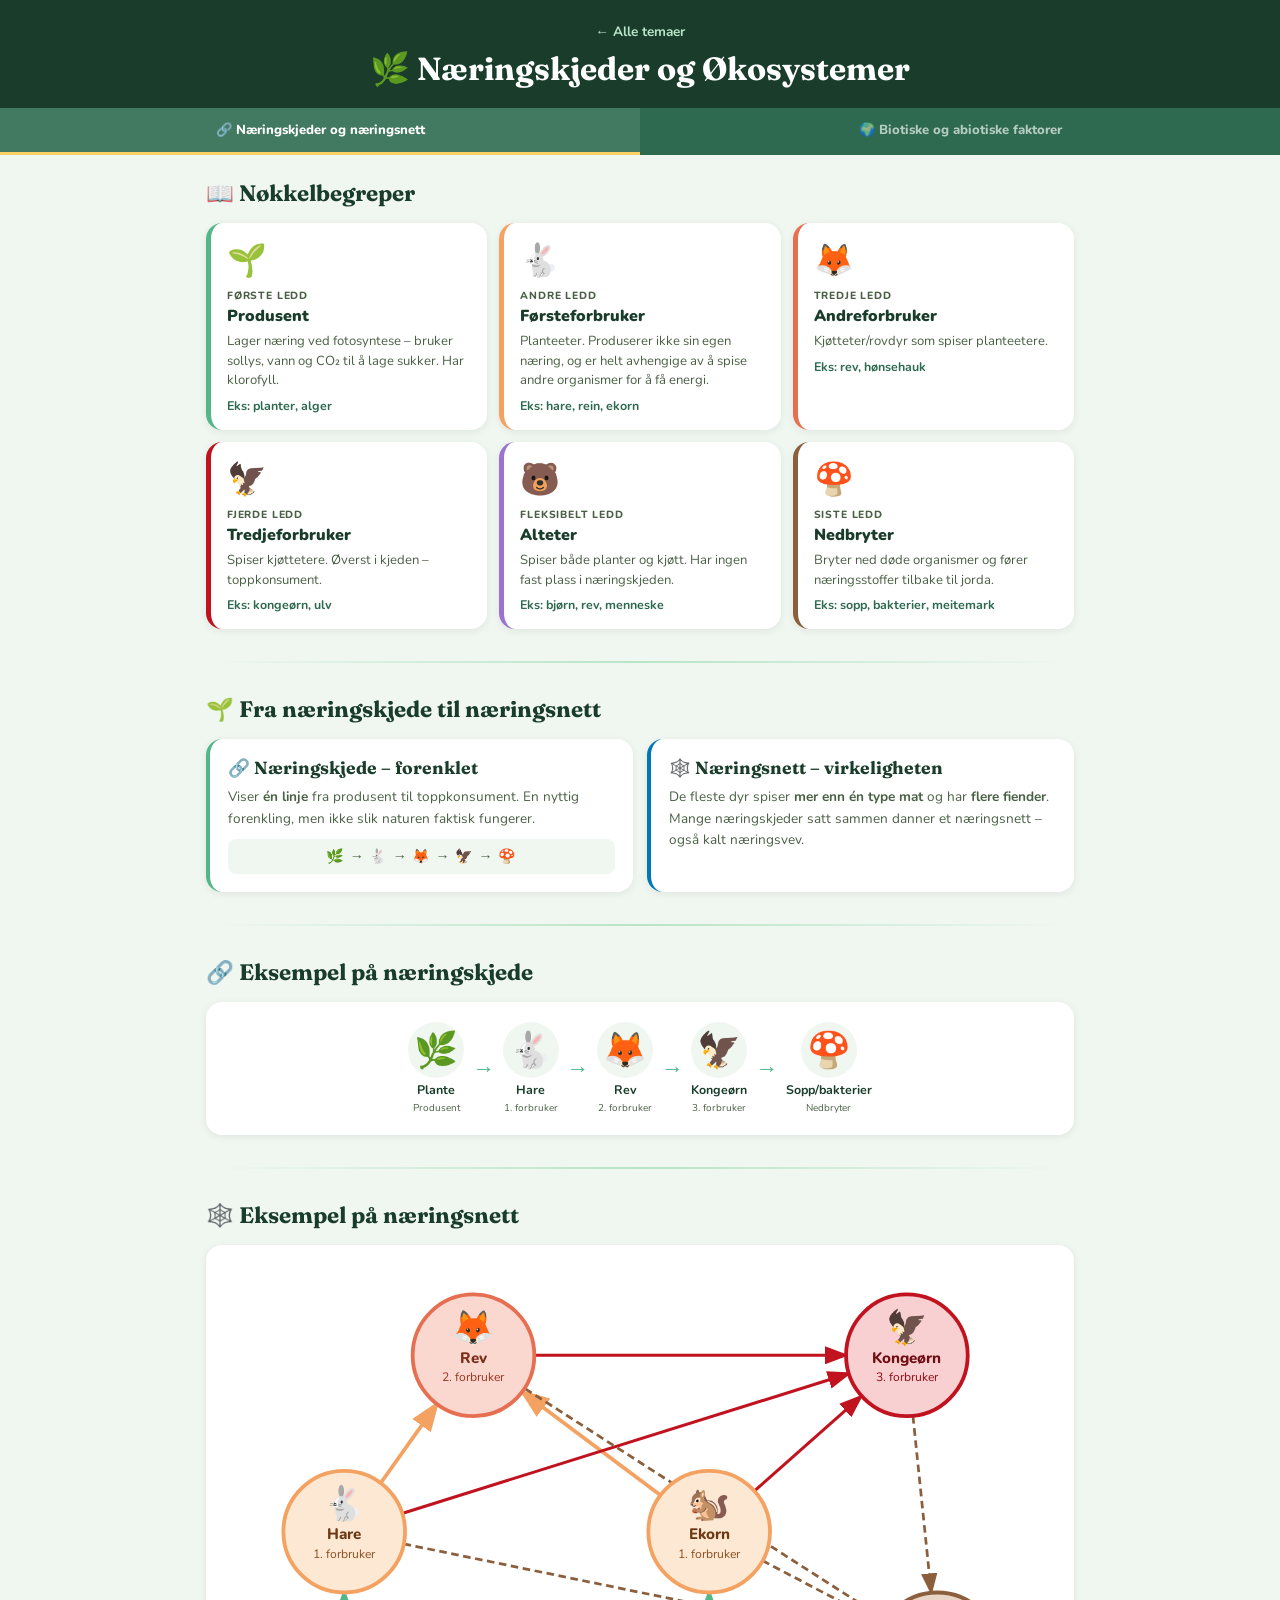
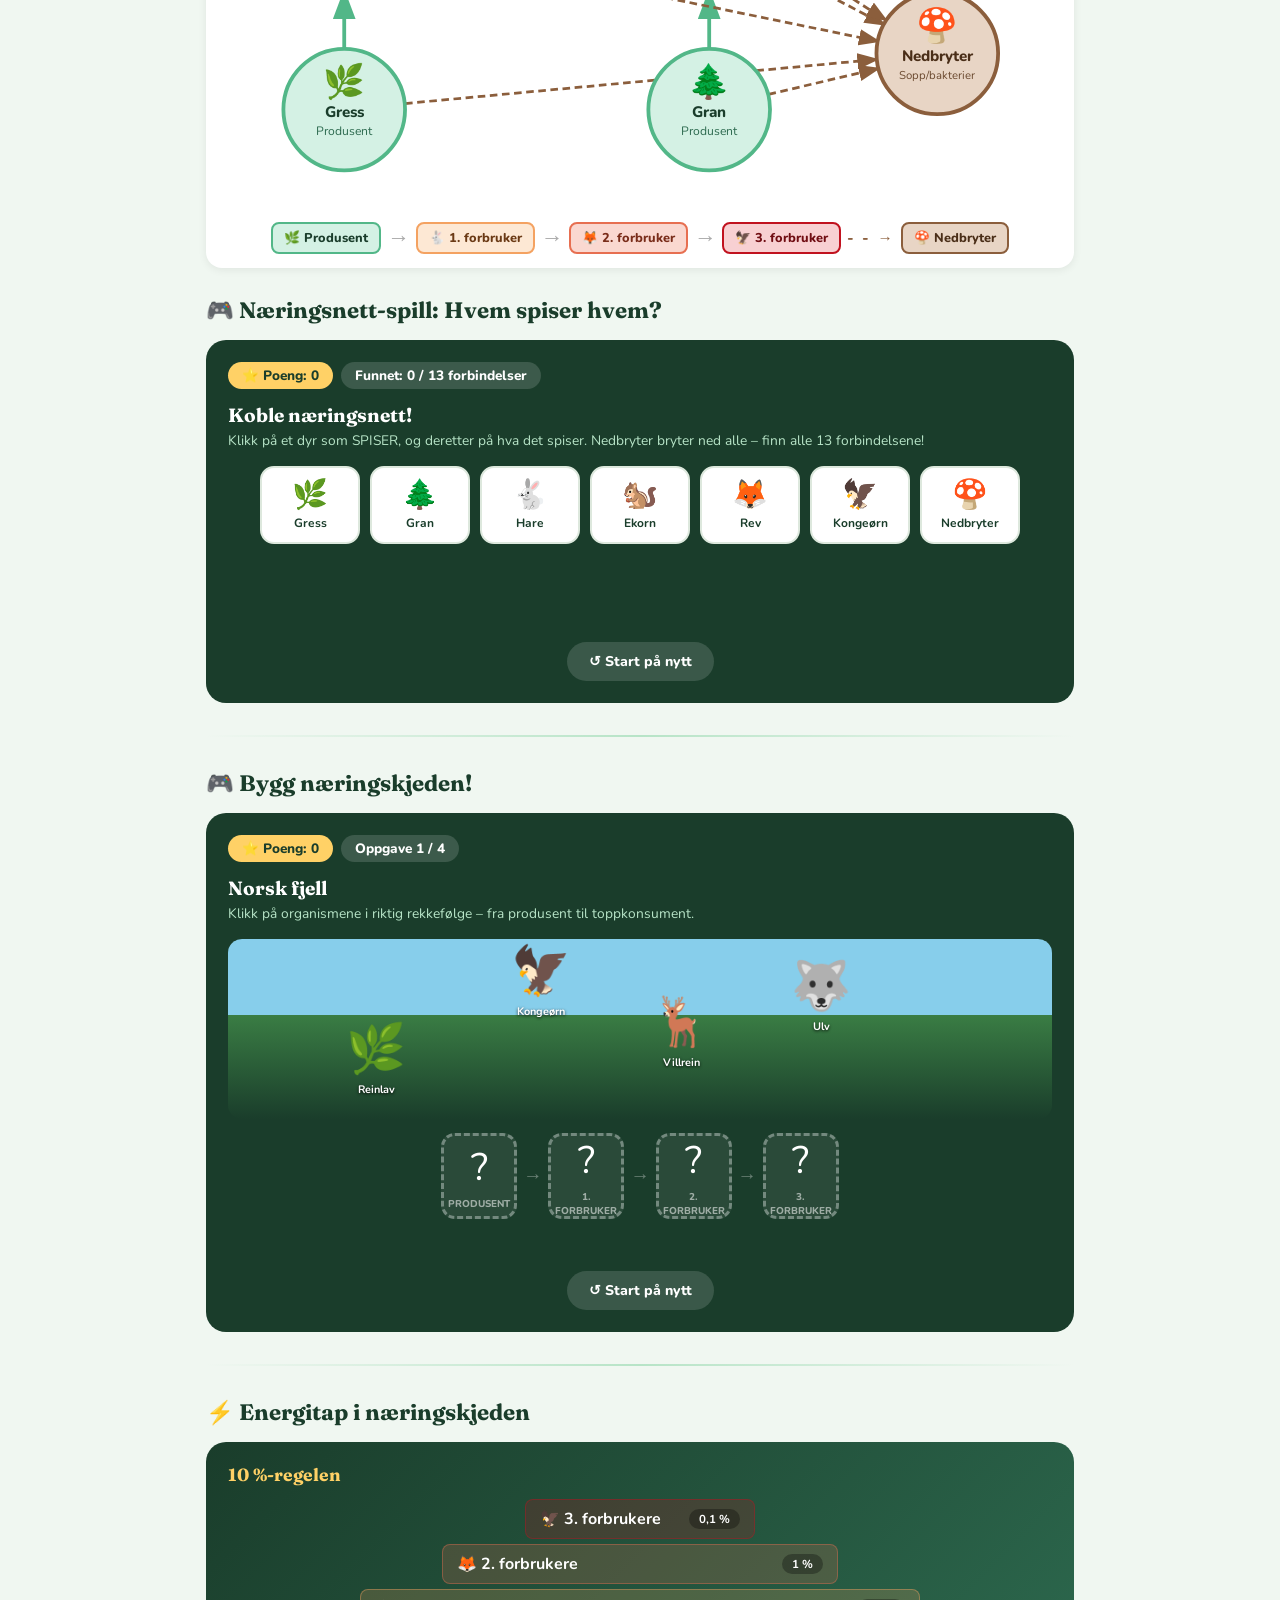
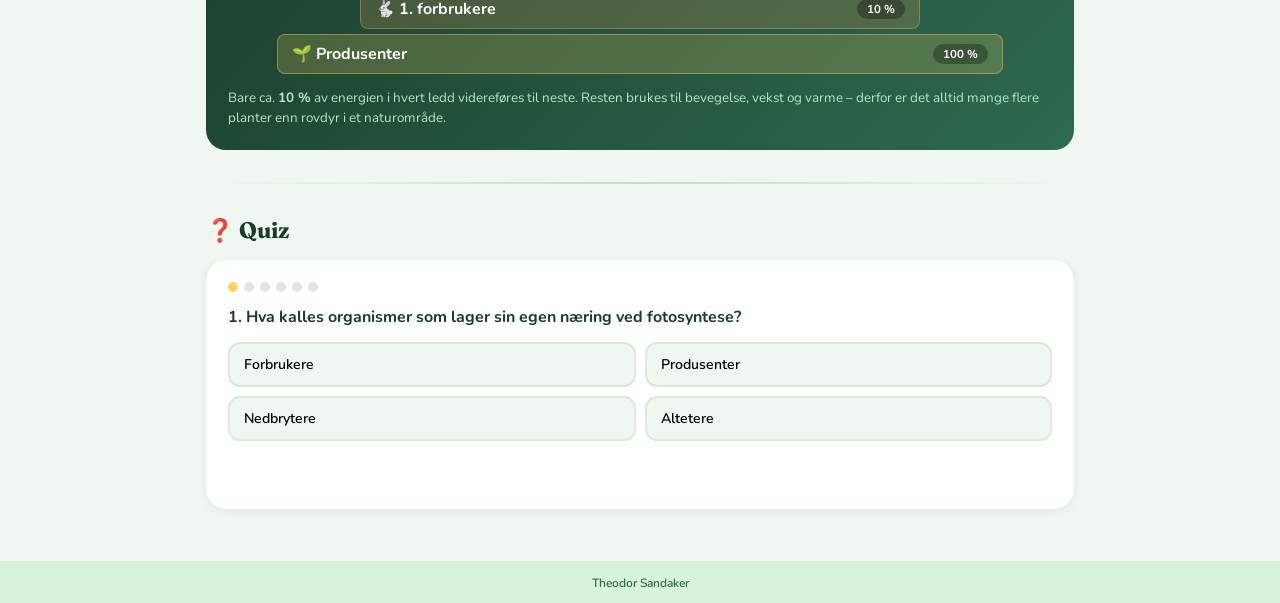
==== naeringskjeder/index.html @ 9a69a24b "Forside med temaer og nytt tema: Periode eller gruppe? - Ny forside med ett kort per tema - Næringsk" ====
<!DOCTYPE html>
<html lang="no">

<head>
  <meta charset="UTF-8">
  <meta name="viewport" content="width=device-width, initial-scale=1.0">
  <title>Naturfag – Næringskjeder og Økosystemer</title>
  <meta name="description"
    content="Næringskjeder, næringsnett og biotiske og abiotiske faktorer, med spill og quiz.">
  <link
    href="https://fonts.googleapis.com/css2?family=Nunito:wght@400;600;700;800;900&family=Fraunces:wght@700;900&display=swap"
    rel="stylesheet">
  <style>
    :root {
      --green-dark: #1a3d2b;
      --green-mid: #2d6a4f;
      --green-light: #52b788;
      --green-pale: #b7e4c7;
      --earth: #8b5e3c;
      --sky: #90e0ef;
      --sky-dark: #0077b6;
      --sun: #ffd166;
      --red: #ef233c;
      --bg: #f0f7f1;
      --card: #ffffff;
      --text: #1a2e1a;
      --text-light: #4a6045;
    }

    * {
      box-sizing: border-box;
      margin: 0;
      padding: 0;
    }

    body {
      font-family: 'Nunito', sans-serif;
      background: var(--bg);
      color: var(--text);
      min-height: 100vh;
    }

    /* HEADER */
    header {
      background: var(--green-dark);
      padding: 20px 24px;
      text-align: center;
    }

    header h1 {
      font-family: 'Fraunces', serif;
      font-size: clamp(1.3rem, 4vw, 2rem);
      color: white;
    }

    header p {
      color: var(--green-pale);
      font-size: 0.9rem;
      margin-top: 4px;
    }

    .back-link {
      display: inline-block;
      margin-bottom: 8px;
      color: var(--green-pale);
      font-size: 0.85rem;
      font-weight: 700;
      text-decoration: none;
    }

    .back-link:hover {
      color: white;
      text-decoration: underline;
    }

    .back-link:focus-visible {
      outline: 2px solid white;
      outline-offset: 3px;
      border-radius: 4px;
    }

    /* TABS */
    .tab-nav {
      display: flex;
      background: var(--green-mid);
      position: sticky;
      top: 0;
      z-index: 100;
    }

    .tab-btn {
      flex: 1;
      padding: 13px 10px;
      border: none;
      background: transparent;
      color: rgba(255, 255, 255, 0.65);
      font-family: 'Nunito', sans-serif;
      font-size: 0.82rem;
      font-weight: 800;
      cursor: pointer;
      transition: all 0.2s;
      border-bottom: 3px solid transparent;
    }

    .tab-btn.active {
      color: white;
      border-bottom-color: var(--sun);
      background: rgba(255, 255, 255, 0.1);
    }

    .tab-content {
      display: none;
      padding: 24px 16px;
      max-width: 900px;
      margin: 0 auto;
    }

    .tab-content.active {
      display: block;
    }

    /* SECTION TITLES */
    .section-title {
      font-family: 'Fraunces', serif;
      font-size: 1.4rem;
      color: var(--green-dark);
      margin-bottom: 16px;
      display: flex;
      align-items: center;
      gap: 8px;
    }

    .section-divider {
      height: 2px;
      background: linear-gradient(90deg, transparent, var(--green-pale), transparent);
      margin: 32px 0;
    }

    /* CONCEPT CARDS */
    .concept-grid {
      display: grid;
      grid-template-columns: repeat(auto-fill, minmax(220px, 1fr));
      gap: 12px;
      margin-bottom: 28px;
    }

    .concept-card {
      background: white;
      border-radius: 16px;
      padding: 16px;
      border-left: 5px solid;
      cursor: default;
      box-shadow: 0 2px 8px rgba(0, 0, 0, 0.07);
    }

    .concept-card.produsent {
      border-color: #52b788;
    }

    .concept-card.f1 {
      border-color: #f4a261;
    }

    .concept-card.f2 {
      border-color: #e76f51;
    }

    .concept-card.f3 {
      border-color: #c1121f;
    }

    .concept-card.nedbryter {
      border-color: #8b5e3c;
    }

    .concept-card.alteter {
      border-color: #9b72cf;
    }

    .concept-card .c-emoji {
      font-size: 2rem;
      margin-bottom: 6px;
    }

    .concept-card .c-tag {
      font-size: 0.65rem;
      font-weight: 800;
      text-transform: uppercase;
      letter-spacing: 0.08em;
      color: var(--text-light);
    }

    .concept-card .c-title {
      font-size: 1rem;
      font-weight: 900;
      color: var(--green-dark);
      margin: 2px 0 5px;
    }

    .concept-card .c-text {
      font-size: 0.82rem;
      color: var(--text-light);
      line-height: 1.5;
    }

    .concept-card .c-ex {
      margin-top: 6px;
      font-size: 0.78rem;
      font-weight: 700;
      color: var(--green-mid);
    }

    /* CHAIN DISPLAY */
    .chain-display {
      display: flex;
      align-items: center;
      gap: 8px;
      background: white;
      border-radius: 16px;
      padding: 20px;
      margin-bottom: 28px;
      box-shadow: 0 2px 8px rgba(0, 0, 0, 0.07);
      flex-wrap: wrap;
      justify-content: center;
    }

    .chain-item {
      display: flex;
      flex-direction: column;
      align-items: center;
      gap: 3px;
    }

    .chain-item .ci-emoji {
      font-size: 2.2rem;
      background: var(--bg);
      border-radius: 50%;
      width: 56px;
      height: 56px;
      display: flex;
      align-items: center;
      justify-content: center;
    }

    .chain-item .ci-name {
      font-size: 0.78rem;
      font-weight: 700;
      color: var(--green-dark);
    }

    .chain-item .ci-role {
      font-size: 0.62rem;
      color: var(--text-light);
    }

    .chain-arrow {
      font-size: 1.4rem;
      color: var(--green-light);
    }

    /* GAME BOX */
    .game-box {
      background: var(--green-dark);
      border-radius: 20px;
      padding: 22px;
      margin-bottom: 28px;
      color: white;
    }

    .game-box h3 {
      font-family: 'Fraunces', serif;
      font-size: 1.2rem;
      margin-bottom: 4px;
    }

    .game-desc {
      color: var(--green-pale);
      font-size: 0.86rem;
      margin-bottom: 16px;
    }

    .score-row {
      display: flex;
      gap: 8px;
      margin-bottom: 14px;
      flex-wrap: wrap;
    }

    .badge {
      border-radius: 50px;
      padding: 4px 14px;
      font-weight: 800;
      font-size: 0.85rem;
    }

    .badge-sun {
      background: var(--sun);
      color: var(--green-dark);
    }

    .badge-ghost {
      background: rgba(255, 255, 255, 0.15);
      color: white;
    }

    /* GAME SCENE */
    .game-scene {
      background: linear-gradient(180deg, #87ceeb 0%, #87ceeb 42%, #3a7d44 42%, #1a3d2b 100%);
      border-radius: 14px;
      height: 180px;
      position: relative;
      overflow: hidden;
      margin-bottom: 14px;
    }

    .scene-org {
      position: absolute;
      cursor: pointer;
      text-align: center;
      transition: transform 0.15s;
      user-select: none;
      transform: translate(-50%, -50%);
    }

    .scene-org:hover {
      transform: translate(-50%, -50%) scale(1.15);
    }

    .scene-org.sel {
      filter: drop-shadow(0 0 8px var(--sun));
      transform: translate(-50%, -50%) scale(1.1);
    }

    .scene-org.used {
      opacity: 0.25;
      pointer-events: none;
    }

    .scene-org .se {
      font-size: 3rem;
      display: block;
    }

    .scene-org .sn {
      font-size: 0.68rem;
      font-weight: 700;
      color: white;
      text-shadow: 0 1px 3px rgba(0, 0, 0, 0.9);
      display: block;
    }

    /* SLOTS */
    .chain-slots {
      display: flex;
      align-items: center;
      gap: 6px;
      justify-content: center;
      flex-wrap: wrap;
      margin-bottom: 14px;
    }

    .slot {
      width: 76px;
      height: 86px;
      border: 3px dashed rgba(255, 255, 255, 0.35);
      border-radius: 14px;
      display: flex;
      flex-direction: column;
      align-items: center;
      justify-content: center;
      cursor: pointer;
      transition: all 0.2s;
      background: rgba(255, 255, 255, 0.07);
    }

    .slot:hover {
      border-color: rgba(255, 209, 102, 0.6);
      background: rgba(255, 209, 102, 0.1);
    }

    .slot.filled {
      border-style: solid;
      border-color: var(--sun);
      background: rgba(255, 209, 102, 0.12);
    }

    .slot .sl-emoji {
      font-size: 2.4rem;
    }

    .slot .sl-label {
      font-size: 0.62rem;
      font-weight: 800;
      color: rgba(255, 255, 255, 0.55);
      text-transform: uppercase;
      text-align: center;
      padding: 0 4px;
      margin-top: 3px;
    }

    .slot.filled .sl-label {
      color: var(--sun);
    }

    .slot .sl-name {
      font-size: 0.68rem;
      font-weight: 700;
      color: white;
      text-align: center;
      padding: 0 4px;
    }

    .slot-arrow {
      color: rgba(255, 255, 255, 0.35);
      font-size: 1.2rem;
    }

    .game-feedback {
      text-align: center;
      font-size: 0.95rem;
      font-weight: 700;
      min-height: 26px;
    }

    .game-feedback.ok {
      color: var(--green-pale);
    }

    .game-feedback.no {
      color: #ffb3c1;
    }

    .game-btns {
      display: flex;
      gap: 10px;
      justify-content: center;
      margin-top: 12px;
    }

    .btn {
      padding: 10px 22px;
      border-radius: 50px;
      border: none;
      font-family: 'Nunito', sans-serif;
      font-size: 0.88rem;
      font-weight: 800;
      cursor: pointer;
      transition: all 0.2s;
    }

    .btn-sun {
      background: var(--sun);
      color: var(--green-dark);
    }

    .btn-sun:hover {
      background: #ffc107;
      transform: translateY(-1px);
    }

    .btn-ghost {
      background: rgba(255, 255, 255, 0.14);
      color: white;
    }

    .btn-ghost:hover {
      background: rgba(255, 255, 255, 0.24);
    }

    /* ENERGY BOX */
    .energy-box {
      background: linear-gradient(135deg, var(--green-dark), var(--green-mid));
      color: white;
      border-radius: 20px;
      padding: 22px;
      margin-bottom: 28px;
    }

    .energy-box h3 {
      font-family: 'Fraunces', serif;
      font-size: 1.1rem;
      margin-bottom: 14px;
      color: var(--sun);
    }

    .pyramid {
      display: flex;
      flex-direction: column;
      align-items: center;
      gap: 5px;
      margin-bottom: 14px;
    }

    .p-level {
      border-radius: 8px;
      display: flex;
      align-items: center;
      justify-content: space-between;
      padding: 8px 14px;
      font-size: 1rem;
      font-weight: 700;
    }

    .p-pct {
      background: rgba(0, 0, 0, 0.3);
      border-radius: 50px;
      padding: 2px 10px;
      font-size: 0.72rem;
    }

    .energy-text {
      color: var(--green-pale);
      font-size: 0.84rem;
      line-height: 1.5;
    }

    /* QUIZ */
    .quiz-box {
      background: white;
      border-radius: 20px;
      padding: 22px;
      margin-bottom: 28px;
      box-shadow: 0 2px 8px rgba(0, 0, 0, 0.07);
    }

    .quiz-progress {
      display: flex;
      gap: 6px;
      margin-bottom: 14px;
    }

    .qdot {
      width: 10px;
      height: 10px;
      border-radius: 50%;
      background: #dde8dd;
    }

    .qdot.done {
      background: var(--green-light);
    }

    .qdot.curr {
      background: var(--sun);
    }

    .quiz-q {
      font-size: 1rem;
      font-weight: 700;
      color: var(--green-dark);
      margin-bottom: 14px;
      line-height: 1.4;
    }

    .quiz-opts {
      display: grid;
      grid-template-columns: 1fr 1fr;
      gap: 9px;
      margin-bottom: 12px;
    }

    @media (max-width: 480px) {
      .quiz-opts {
        grid-template-columns: 1fr;
      }
    }

    .qopt {
      padding: 11px 14px;
      border-radius: 12px;
      border: 2px solid #dde8dd;
      background: var(--bg);
      font-family: 'Nunito';
      font-size: 0.88rem;
      font-weight: 600;
      cursor: pointer;
      transition: all 0.2s;
      text-align: left;
    }

    .qopt:hover:not(:disabled) {
      border-color: var(--green-light);
      background: #f0fbf4;
    }

    .qopt.correct {
      border-color: var(--green-light);
      background: #d8f3dc;
      color: var(--green-dark);
    }

    .qopt.wrong {
      border-color: var(--red);
      background: #ffe0e6;
      color: #9b0000;
    }

    .quiz-fb {
      font-size: 0.88rem;
      font-weight: 700;
      min-height: 22px;
    }

    .quiz-fb.ok {
      color: var(--green-mid);
    }

    .quiz-fb.no {
      color: var(--red);
    }

    /* BIO/ABIO TAB */
    .two-col {
      display: grid;
      grid-template-columns: 1fr 1fr;
      gap: 14px;
      margin-bottom: 24px;
    }

    @media (max-width: 500px) {
      .two-col {
        grid-template-columns: 1fr;
      }
    }

    .info-card {
      background: white;
      border-radius: 16px;
      padding: 18px;
      box-shadow: 0 2px 8px rgba(0, 0, 0, 0.07);
    }

    .info-card h3 {
      font-family: 'Fraunces', serif;
      font-size: 1.1rem;
      color: var(--green-dark);
      margin-bottom: 8px;
    }

    .info-card p {
      font-size: 0.85rem;
      color: var(--text-light);
      line-height: 1.55;
    }

    .tags {
      display: flex;
      flex-wrap: wrap;
      gap: 7px;
      margin-top: 10px;
    }

    .tag {
      padding: 4px 11px;
      border-radius: 50px;
      font-size: 0.78rem;
      font-weight: 700;
    }

    .tag.bio {
      background: #d8f3dc;
      color: #1a3d2b;
    }

    .tag.abio {
      background: #dde8f5;
      color: #023e8a;
    }

    /* SORT GAME */
    .sort-game {
      background: var(--green-dark);
      border-radius: 20px;
      padding: 22px;
      margin-bottom: 28px;
      color: white;
    }

    .sort-game h3 {
      font-family: 'Fraunces', serif;
      font-size: 1.2rem;
      margin-bottom: 4px;
    }

    .sort-pool {
      display: flex;
      flex-wrap: wrap;
      gap: 9px;
      justify-content: center;
      min-height: 54px;
      margin-bottom: 18px;
    }

    .scard {
      background: white;
      color: var(--green-dark);
      padding: 9px 14px;
      border-radius: 50px;
      font-weight: 700;
      font-size: 0.86rem;
      cursor: pointer;
      transition: all 0.2s;
      border: 2px solid white;
      user-select: none;
    }

    .scard:hover {
      transform: scale(1.05);
    }

    .scard.sel {
      background: var(--sun);
      border-color: var(--sun);
    }

    .scard.gone {
      display: none;
    }

    .sort-cols {
      display: grid;
      grid-template-columns: 1fr 1fr;
      gap: 14px;
      margin-bottom: 14px;
    }

    @media (max-width: 480px) {
      .sort-cols {
        grid-template-columns: 1fr;
      }
    }

    .scol {
      border: 2px dashed rgba(255, 255, 255, 0.35);
      border-radius: 16px;
      padding: 14px;
      min-height: 120px;
      cursor: pointer;
      transition: all 0.2s;
    }

    .scol:hover {
      border-color: var(--sun);
      background: rgba(255, 209, 102, 0.07);
    }

    .scol h4 {
      font-size: 0.82rem;
      font-weight: 800;
      text-align: center;
      margin-bottom: 10px;
    }

    .scol.bio-col h4 {
      color: var(--green-pale);
    }

    .scol.abio-col h4 {
      color: var(--sky);
    }

    .placed-wrap {
      display: flex;
      flex-wrap: wrap;
      gap: 7px;
    }

    .pcard {
      padding: 5px 11px;
      border-radius: 50px;
      font-size: 0.78rem;
      font-weight: 700;
      cursor: pointer;
    }

    .pcard.ok {
      background: rgba(183, 228, 199, 0.25);
      color: var(--green-pale);
      border: 1px solid rgba(183, 228, 199, 0.4);
    }

    .pcard.no {
      background: rgba(239, 35, 60, 0.25);
      color: #ffb3c1;
      border: 1px solid rgba(239, 35, 60, 0.4);
    }

    /* AREAS */
    .areas-grid {
      display: grid;
      grid-template-columns: repeat(auto-fill, minmax(200px, 1fr));
      gap: 13px;
      margin-bottom: 28px;
      align-items: start;
    }

    .area-card {
      background: white;
      border-radius: 16px;
      overflow: hidden;
      box-shadow: 0 2px 8px rgba(0, 0, 0, 0.07);
      cursor: pointer;
      transition: all 0.2s;
    }

    .area-card:hover {
      transform: translateY(-3px);
      box-shadow: 0 8px 24px rgba(0, 0, 0, 0.12);
    }

    .area-card.open {
      box-shadow: 0 0 0 3px var(--green-light);
    }

    .area-head {
      padding: 14px;
      display: flex;
      align-items: center;
      gap: 10px;
    }

    .a-emoji {
      font-size: 1.9rem;
    }

    .a-title {
      font-weight: 800;
      font-size: 0.92rem;
      color: var(--green-dark);
    }

    .a-sub {
      font-size: 0.72rem;
      color: var(--text-light);
    }

    .area-body {
      display: none;
      padding: 0 14px 14px;
    }

    .area-body.show {
      display: block;
    }

    .fgroup {
      margin-bottom: 10px;
    }

    .fg-title {
      font-size: 0.68rem;
      font-weight: 800;
      text-transform: uppercase;
      letter-spacing: 0.07em;
      margin-bottom: 5px;
    }

    .fg-title.bio {
      color: var(--green-mid);
    }

    .fg-title.abio {
      color: var(--sky-dark);
    }

    .fitem {
      font-size: 0.8rem;
      color: var(--text-light);
      padding: 4px 10px;
      border-radius: 7px;
      margin-bottom: 3px;
      display: flex;
      align-items: flex-start;
      gap: 5px;
    }

    .fitem.bio {
      background: #f0fbf4;
    }

    .fitem.abio {
      background: #f0f5fb;
    }

    .fitem::before {
      content: '•';
      flex-shrink: 0;
    }

    .fitem.bio::before {
      color: var(--green-light);
    }

    .fitem.abio::before {
      color: var(--sky-dark);
    }

    @keyframes fadeIn {
      from {
        opacity: 0;
        transform: translateY(8px);
      }

      to {
        opacity: 1;
        transform: translateY(0);
      }
    }

    .fade-in {
      animation: fadeIn 0.3s ease forwards;
    }

    @keyframes pop {

      0%,
      100% {
        transform: scale(1);
      }

      50% {
        transform: scale(1.25);
      }
    }

    .pop {
      animation: pop 0.35s ease;
    }

    @keyframes shake {

      0%,
      100% {
        transform: translateX(0)
      }

      25% {
        transform: translateX(-6px)
      }

      75% {
        transform: translateX(6px)
      }
    }

    .shake {
      animation: shake 0.3s ease;
    }

    /* FOOD WEB */
    .web-box {
      background: white;
      border-radius: 16px;
      padding: 16px 12px 14px;
      margin-bottom: 28px;
      box-shadow: 0 2px 8px rgba(0, 0, 0, 0.07);
      overflow-x: auto;
    }

    .web-legend {
      display: flex;
      gap: 6px;
      flex-wrap: wrap;
      justify-content: center;
      margin-top: 14px;
      align-items: center;
    }

    .role-badge {
      padding: 5px 11px;
      border-radius: 8px;
      font-size: 0.8rem;
      font-weight: 800;
      white-space: nowrap;
      border: 2px solid;
    }

    .legend-arrow {
      font-size: 1.4rem;
      font-weight: 900;
      color: #aaa;
      line-height: 1;
    }

    .legend-dashed {
      font-size: 0.95rem;
      color: #8b5e3c;
      font-weight: 800;
      letter-spacing: 2px;
    }

    /* WEB GAME */
    .web-nodes {
      display: flex;
      flex-wrap: wrap;
      gap: 10px;
      justify-content: center;
      margin-bottom: 14px;
    }

    .wnode {
      background: white;
      border-radius: 14px;
      padding: 10px 16px;
      font-weight: 700;
      font-size: 0.88rem;
      cursor: pointer;
      transition: all 0.2s;
      border: 2px solid #dde8dd;
      text-align: center;
      min-width: 100px;
      color: var(--green-dark);
    }

    .wnode:hover {
      border-color: var(--green-light);
      transform: translateY(-2px);
    }

    .wnode.predator {
      background: var(--sun);
      border-color: #e6b800;
      box-shadow: 0 0 0 3px rgba(255, 209, 102, 0.35);
    }

    .wnode.done {
      background: #d8f3dc;
      border-color: var(--green-light);
    }

    .conn-list {
      display: flex;
      flex-wrap: wrap;
      gap: 7px;
      justify-content: center;
      min-height: 34px;
      margin-bottom: 12px;
    }

    .conn-badge {
      background: rgba(183, 228, 199, 0.35);
      border: 1px solid var(--green-light);
      border-radius: 50px;
      padding: 4px 12px;
      font-size: 0.78rem;
      font-weight: 700;
      color: var(--green-dark);
    }
  </style>
</head>

<body>

  <header>
    <a class="back-link" href="../">← Alle temaer</a>
    <h1>🌿 Næringskjeder og Økosystemer</h1>
  </header>

  <nav class="tab-nav">
    <button class="tab-btn active" onclick="switchTab('naering',this)">🔗 Næringskjeder og næringsnett</button>
    <button class="tab-btn" onclick="switchTab('faktorer',this)">🌍 Biotiske og abiotiske faktorer</button>
  </nav>

  <!-- ============ TAB 1 ============ -->
  <div id="tab-naering" class="tab-content active">

    <h2 class="section-title">📖 Nøkkelbegreper</h2>
    <div class="concept-grid">
      <div class="concept-card produsent">
        <div class="c-emoji">🌱</div>
        <div class="c-tag">Første ledd</div>
        <div class="c-title">Produsent</div>
        <div class="c-text">Lager næring ved fotosyntese – bruker sollys, vann og CO₂ til å lage sukker. Har klorofyll.
        </div>
        <div class="c-ex">Eks: planter, alger</div>
      </div>
      <div class="concept-card f1">
        <div class="c-emoji">🐇</div>
        <div class="c-tag">Andre ledd</div>
        <div class="c-title">Førsteforbruker</div>
        <div class="c-text">Planteeter. Produserer ikke sin egen næring, og er helt avhengige av å spise andre organismer for å få energi.</div>
        <div class="c-ex">Eks: hare, rein, ekorn</div>
      </div>
      <div class="concept-card f2">
        <div class="c-emoji">🦊</div>
        <div class="c-tag">Tredje ledd</div>
        <div class="c-title">Andreforbruker</div>
        <div class="c-text">Kjøtteter/rovdyr som spiser planteetere.</div>
        <div class="c-ex">Eks: rev, hønsehauk</div>
      </div>
      <div class="concept-card f3">
        <div class="c-emoji">🦅</div>
        <div class="c-tag">Fjerde ledd</div>
        <div class="c-title">Tredjeforbruker</div>
        <div class="c-text">Spiser kjøttetere. Øverst i kjeden – toppkonsument.</div>
        <div class="c-ex">Eks: kongeørn, ulv</div>
      </div>
      <div class="concept-card alteter">
        <div class="c-emoji">🐻</div>
        <div class="c-tag">Fleksibelt ledd</div>
        <div class="c-title">Alteter</div>
        <div class="c-text">Spiser både planter og kjøtt. Har ingen fast plass i næringskjeden.</div>
        <div class="c-ex">Eks: bjørn, rev, menneske</div>
      </div>
      <div class="concept-card nedbryter">
        <div class="c-emoji">🍄</div>
        <div class="c-tag">Siste ledd</div>
        <div class="c-title">Nedbryter</div>
        <div class="c-text">Bryter ned døde organismer og fører næringsstoffer tilbake til jorda.</div>
        <div class="c-ex">Eks: sopp, bakterier, meitemark</div>
      </div>
    </div>

    <div class="section-divider"></div>
    <h2 class="section-title">🌱 Fra næringskjede til næringsnett</h2>

    <div class="two-col">
      <div class="info-card" style="border-left:4px solid var(--green-light)">
        <h3>🔗 Næringskjede – forenklet</h3>
        <p>Viser <strong>én linje</strong> fra produsent til toppkonsument. En nyttig forenkling, men ikke slik naturen
          faktisk fungerer.</p>
        <div
          style="margin-top:10px;padding:8px;background:var(--bg);border-radius:8px;font-size:0.88rem;color:var(--text-light);text-align:center;letter-spacing:0.05em">
          🌿 → 🐇 → 🦊 → 🦅 → 🍄</div>
      </div>
      <div class="info-card" style="border-left:4px solid var(--sky-dark)">
        <h3>🕸️ Næringsnett – virkeligheten</h3>
        <p>De fleste dyr spiser <strong>mer enn én type mat</strong> og har <strong>flere fiender</strong>. Mange
          næringskjeder satt sammen danner et næringsnett – også kalt næringsvev.</p>
      </div>
    </div>

    <div class="section-divider"></div>
    <h2 class="section-title">🔗 Eksempel på næringskjede</h2>

    <div class="chain-display">
      <div class="chain-item">
        <div class="ci-emoji">🌿</div>
        <div class="ci-name">Plante</div>
        <div class="ci-role">Produsent</div>
      </div>
      <div class="chain-arrow">→</div>
      <div class="chain-item">
        <div class="ci-emoji">🐇</div>
        <div class="ci-name">Hare</div>
        <div class="ci-role">1. forbruker</div>
      </div>
      <div class="chain-arrow">→</div>
      <div class="chain-item">
        <div class="ci-emoji">🦊</div>
        <div class="ci-name">Rev</div>
        <div class="ci-role">2. forbruker</div>
      </div>
      <div class="chain-arrow">→</div>
      <div class="chain-item">
        <div class="ci-emoji">🦅</div>
        <div class="ci-name">Kongeørn</div>
        <div class="ci-role">3. forbruker</div>
      </div>
      <div class="chain-arrow">→</div>
      <div class="chain-item">
        <div class="ci-emoji">🍄</div>
        <div class="ci-name">Sopp/bakterier</div>
        <div class="ci-role">Nedbryter</div>
      </div>
    </div>

    <div class="section-divider"></div>
    <h2 class="section-title">🕸️ Eksempel på næringsnett</h2>

    <div class="web-box">
      <svg viewBox="27 0 555 360" xmlns="http://www.w3.org/2000/svg" style="width:100%;min-width:300px;display:block">
        <defs>
          <marker id="ag" markerWidth="8" markerHeight="6" refX="7" refY="3" orient="auto">
            <polygon points="0 0,8 3,0 6" fill="#52b788" />
          </marker>
          <marker id="ao" markerWidth="8" markerHeight="6" refX="7" refY="3" orient="auto">
            <polygon points="0 0,8 3,0 6" fill="#f4a261" />
          </marker>
          <marker id="ar" markerWidth="8" markerHeight="6" refX="7" refY="3" orient="auto">
            <polygon points="0 0,8 3,0 6" fill="#c1121f" />
          </marker>
          <marker id="ab" markerWidth="8" markerHeight="6" refX="7" refY="3" orient="auto">
            <polygon points="0 0,8 3,0 6" fill="#8b5e3c" />
          </marker>
        </defs>
        <!-- GREEN: Produsent → 1. forbruker -->
        <line x1="110" y1="255" x2="110" y2="218" stroke="#52b788" stroke-width="2.5" marker-end="url(#ag)" />
        <line x1="350" y1="255" x2="350" y2="218" stroke="#52b788" stroke-width="2.5" marker-end="url(#ag)" />
        <!-- ORANGE: 1. forbruker → 2. forbruker -->
        <line x1="134" y1="146" x2="171" y2="94" stroke="#f4a261" stroke-width="2.5" marker-end="url(#ao)" />
        <line x1="318" y1="154" x2="227" y2="86" stroke="#f4a261" stroke-width="2.5" marker-end="url(#ao)" />
        <!-- RED: → 3. forbruker -->
        <line x1="148" y1="166" x2="442" y2="74" stroke="#c1121f" stroke-width="2" marker-end="url(#ar)" />
        <line x1="380" y1="151" x2="450" y2="89" stroke="#c1121f" stroke-width="2" marker-end="url(#ar)" />
        <line x1="235" y1="62" x2="440" y2="62" stroke="#c1121f" stroke-width="2" marker-end="url(#ar)" />
        <!-- BROWN DASHED: → Nedbryter -->
        <line x1="150" y1="291" x2="460" y2="262" stroke="#8b5e3c" stroke-width="1.8" stroke-dasharray="5,3"
          marker-end="url(#ab)" />
        <line x1="389" y1="285" x2="461" y2="268" stroke="#8b5e3c" stroke-width="1.8" stroke-dasharray="5,3"
          marker-end="url(#ab)" />
        <line x1="149" y1="186" x2="461" y2="250" stroke="#8b5e3c" stroke-width="1.8" stroke-dasharray="5,3"
          marker-end="url(#ab)" />
        <line x1="385" y1="197" x2="465" y2="239" stroke="#8b5e3c" stroke-width="1.8" stroke-dasharray="5,3"
          marker-end="url(#ab)" />
        <line x1="229" y1="84" x2="466" y2="236" stroke="#8b5e3c" stroke-width="1.8" stroke-dasharray="5,3"
          marker-end="url(#ab)" />
        <line x1="484" y1="102" x2="496" y2="218" stroke="#8b5e3c" stroke-width="1.8" stroke-dasharray="5,3"
          marker-end="url(#ab)" />
        <!-- NODES -->
        <circle cx="110" cy="295" r="40" fill="#d4f1e4" stroke="#52b788" stroke-width="2.5" />
        <text x="110" y="284" text-anchor="middle" font-size="22">🌿</text>
        <text x="110" y="300" text-anchor="middle" font-size="10" fill="#1a3d2b" font-weight="800"
          font-family="Nunito,sans-serif">Gress</text>
        <text x="110" y="312" text-anchor="middle" font-size="8" fill="#2d6a4f"
          font-family="Nunito,sans-serif">Produsent</text>

        <circle cx="350" cy="295" r="40" fill="#d4f1e4" stroke="#52b788" stroke-width="2.5" />
        <text x="350" y="284" text-anchor="middle" font-size="22">🌲</text>
        <text x="350" y="300" text-anchor="middle" font-size="10" fill="#1a3d2b" font-weight="800"
          font-family="Nunito,sans-serif">Gran</text>
        <text x="350" y="312" text-anchor="middle" font-size="8" fill="#2d6a4f"
          font-family="Nunito,sans-serif">Produsent</text>

        <circle cx="110" cy="178" r="40" fill="#fde8d4" stroke="#f4a261" stroke-width="2.5" />
        <text x="110" y="167" text-anchor="middle" font-size="22">🐇</text>
        <text x="110" y="183" text-anchor="middle" font-size="10" fill="#6b3a15" font-weight="800"
          font-family="Nunito,sans-serif">Hare</text>
        <text x="110" y="195" text-anchor="middle" font-size="8" fill="#8b5020" font-family="Nunito,sans-serif">1.
          forbruker</text>

        <circle cx="350" cy="178" r="40" fill="#fde8d4" stroke="#f4a261" stroke-width="2.5" />
        <text x="350" y="167" text-anchor="middle" font-size="22">🐿️</text>
        <text x="350" y="183" text-anchor="middle" font-size="10" fill="#6b3a15" font-weight="800"
          font-family="Nunito,sans-serif">Ekorn</text>
        <text x="350" y="195" text-anchor="middle" font-size="8" fill="#8b5020" font-family="Nunito,sans-serif">1.
          forbruker</text>

        <circle cx="195" cy="62" r="40" fill="#fad8d0" stroke="#e76f51" stroke-width="2.5" />
        <text x="195" y="51" text-anchor="middle" font-size="22">🦊</text>
        <text x="195" y="67" text-anchor="middle" font-size="10" fill="#7a2d1a" font-weight="800"
          font-family="Nunito,sans-serif">Rev</text>
        <text x="195" y="79" text-anchor="middle" font-size="8" fill="#9a3520" font-family="Nunito,sans-serif">2.
          forbruker</text>

        <circle cx="480" cy="62" r="40" fill="#f8d0d2" stroke="#c1121f" stroke-width="2.5" />
        <text x="480" y="51" text-anchor="middle" font-size="22">🦅</text>
        <text x="480" y="67" text-anchor="middle" font-size="10" fill="#700d13" font-weight="800"
          font-family="Nunito,sans-serif">Kongeørn</text>
        <text x="480" y="79" text-anchor="middle" font-size="8" fill="#900d13" font-family="Nunito,sans-serif">3.
          forbruker</text>

        <circle cx="500" cy="258" r="40" fill="#e8d5c5" stroke="#8b5e3c" stroke-width="2.5" />
        <text x="500" y="247" text-anchor="middle" font-size="22">🍄</text>
        <text x="500" y="263" text-anchor="middle" font-size="10" fill="#4a2e18" font-weight="800"
          font-family="Nunito,sans-serif">Nedbryter</text>
        <text x="500" y="275" text-anchor="middle" font-size="7.5" fill="#6b4a30"
          font-family="Nunito,sans-serif">Sopp/bakterier</text>
      </svg>
      <div class="web-legend">
        <span class="role-badge" style="background:#d4f1e4;border-color:#52b788;color:#1a3d2b">🌿 Produsent</span>
        <span class="legend-arrow">→</span>
        <span class="role-badge" style="background:#fde8d4;border-color:#f4a261;color:#6b3a15">🐇 1. forbruker</span>
        <span class="legend-arrow">→</span>
        <span class="role-badge" style="background:#fad8d0;border-color:#e76f51;color:#7a2d1a">🦊 2. forbruker</span>
        <span class="legend-arrow">→</span>
        <span class="role-badge" style="background:#f8d0d2;border-color:#c1121f;color:#700d13">🦅 3. forbruker</span>
        <span class="legend-dashed">- - →</span>
        <span class="role-badge" style="background:#e8d5c5;border-color:#8b5e3c;color:#4a2e18">🍄 Nedbryter</span>
      </div>
    </div>

    <h2 class="section-title">🎮 Næringsnett-spill: Hvem spiser hvem?</h2>

    <div class="game-box">
      <div class="score-row">
        <div class="badge badge-sun">⭐ Poeng: <span id="wscore">0</span></div>
        <div class="badge badge-ghost">Funnet: <span id="wfound">0</span> / 13 forbindelser</div>
      </div>
      <h3>Koble næringsnett!</h3>
      <p class="game-desc" id="winstr">Klikk på et dyr som SPISER, og deretter på hva det spiser. Nedbryter bryter ned
        alle – finn alle 13 forbindelsene!</p>
      <div class="web-nodes" id="wnodes"></div>
      <div class="conn-list" id="wconns"></div>
      <div class="game-feedback" id="wfb"></div>
      <div class="game-btns">
        <button class="btn btn-ghost" onclick="resetWebGame()">↺ Start på nytt</button>
      </div>
    </div>

    <div class="section-divider"></div>
    <h2 class="section-title">🎮 Bygg næringskjeden!</h2>

    <div class="game-box">
      <div class="score-row">
        <div class="badge badge-sun">⭐ Poeng: <span id="gscore">0</span></div>
        <div class="badge badge-ghost">Oppgave <span id="glevel">1</span> / 4</div>
      </div>
      <h3 id="gtitle">Norsk fjell</h3>
      <p class="game-desc" id="ginstr">Klikk på organismer i riktig rekkefølge – fra produsent til toppkonsument.</p>
      <div class="game-scene" id="gscene"></div>
      <div class="chain-slots" id="gslots"></div>
      <div class="game-feedback" id="gfb"></div>
      <div class="game-btns">
        <button class="btn btn-ghost" onclick="resetLevel()">↺ Start på nytt</button>
        <button class="btn btn-sun" id="gnext" onclick="nextLevel()" style="display:none">Neste oppgave →</button>
      </div>
    </div>

    <div class="section-divider"></div>
    <h2 class="section-title">⚡ Energitap i næringskjeden</h2>

    <div class="energy-box">
      <h3>10 %-regelen</h3>
      <div class="pyramid">
        <div class="p-level" style="width:28%;background:rgba(193,18,31,0.2);border:1px solid rgba(193,18,31,0.4)">
          <span>🦅 3. forbrukere</span><span class="p-pct">0,1 %</span>
        </div>
        <div class="p-level" style="width:48%;background:rgba(231,111,81,0.2);border:1px solid rgba(231,111,81,0.4)">
          <span>🦊 2. forbrukere</span><span class="p-pct">1 %</span>
        </div>
        <div class="p-level" style="width:68%;background:rgba(244,162,97,0.2);border:1px solid rgba(244,162,97,0.4)">
          <span>🐇 1. forbrukere</span><span class="p-pct">10 %</span>
        </div>
        <div class="p-level" style="width:88%;background:rgba(255,209,102,0.2);border:1px solid rgba(255,209,102,0.4)">
          <span>🌱 Produsenter</span><span class="p-pct">100 %</span>
        </div>
      </div>
      <p class="energy-text">Bare ca. <strong>10 %</strong> av energien i hvert ledd videreføres til neste. Resten
        brukes til bevegelse, vekst og varme – derfor er det alltid mange flere planter enn rovdyr i et naturområde.</p>
    </div>

    <div class="section-divider"></div>
    <h2 class="section-title">❓ Quiz</h2>

    <div class="quiz-box">
      <div class="quiz-progress" id="qprog"></div>
      <div class="quiz-q" id="qq"></div>
      <div class="quiz-opts" id="qopts"></div>
      <div class="quiz-fb" id="qfb"></div>
      <div style="margin-top:12px">
        <button class="btn btn-sun" id="qnext" onclick="nextQ()" style="display:none">Neste spørsmål →</button>
      </div>
    </div>

  </div>

  <!-- ============ TAB 2 ============ -->
  <div id="tab-faktorer" class="tab-content">

    <h2 class="section-title">📖 Hva er biotiske og abiotiske faktorer?</h2>
    <div class="two-col">
      <div class="info-card" style="border-left:4px solid var(--green-light)">
        <h3>🌿 Biotiske faktorer</h3>
        <p>Alt som er <strong>levende</strong> i et økosystem – og samspillet mellom dem.</p>
        <div class="tags">
          <span class="tag bio">Planter</span><span class="tag bio">Dyr</span><span class="tag bio">Sopp</span>
          <span class="tag bio">Bakterier</span><span class="tag bio">Konkurranse</span><span class="tag bio">Hvem
            spiser hva</span>
        </div>
      </div>
      <div class="info-card" style="border-left:4px solid var(--sky-dark)">
        <h3>🌡️ Abiotiske faktorer</h3>
        <p>Alt som er <strong>ikke-levende</strong> – påvirker hvilke organismer som kan leve der.</p>
        <div class="tags">
          <span class="tag abio">Temperatur</span><span class="tag abio">Nedbør</span><span
            class="tag abio">Sollys</span>
          <span class="tag abio">Vind</span><span class="tag abio">Jordtype</span><span
            class="tag abio">Saltinnhold</span>
        </div>
      </div>
    </div>

    <div class="section-divider"></div>
    <h2 class="section-title">🎮 Sorter faktorene!</h2>

    <div class="sort-game">
      <div class="score-row">
        <div class="badge badge-sun">⭐ Poeng: <span id="sscore">0</span></div>
      </div>
      <h3>Biotisk eller abiotisk?</h3>
      <p class="game-desc">Klikk på et kort, deretter på riktig kategori. Er faktoren levende (biotisk) eller ikke-levende (abiotisk)?</p>
      <div class="sort-pool" id="spool"></div>
      <div class="sort-cols">
        <div class="scol bio-col" onclick="dropCol('bio')">
          <h4>🌿 BIOTISK (levende)</h4>
          <div class="placed-wrap" id="bioplaced"></div>
        </div>
        <div class="scol abio-col" onclick="dropCol('abio')">
          <h4>🌡️ ABIOTISK (ikke-levende)</h4>
          <div class="placed-wrap" id="abioplaced"></div>
        </div>
      </div>
      <div class="game-feedback" id="sfb"></div>
      <div class="game-btns">
        <button class="btn btn-ghost" onclick="initSort()">↺ Start på nytt</button>
      </div>
    </div>

    <div class="section-divider"></div>
    <h2 class="section-title">🗺️ Utforsk norske naturområder</h2>
    <p style="color:var(--text-light);margin-bottom:18px;font-size:0.88rem">Klikk på et naturområde for å se hvilke biotiske og abiotiske faktorer som er spesielle for akkurat det området.</p>
    <div class="areas-grid" id="areas"></div>

  </div>

  <footer style="background:#d8f3dc;padding:10px 24px;text-align:center;">
    <span style="font-size:0.75rem;color:#2d6a4f;font-family:'Nunito',sans-serif;font-weight:600;">Theodor
      Sandaker</span>
  </footer>

  <script>
    // ─── TABS ───────────────────────────────────────────────────
    function switchTab(name, btn) {
      document.querySelectorAll('.tab-content').forEach(t => t.classList.remove('active'));
      document.querySelectorAll('.tab-btn').forEach(b => b.classList.remove('active'));
      document.getElementById('tab-' + name).classList.add('active');
      btn.classList.add('active');
    }

    // ─── WEB GAME ───────────────────────────────────────────────
    const webOrgs = [
      { id: 0, e: "🌿", n: "Gress" },
      { id: 1, e: "🌲", n: "Gran" },
      { id: 2, e: "🐇", n: "Hare" },
      { id: 3, e: "🐿️", n: "Ekorn" },
      { id: 4, e: "🦊", n: "Rev" },
      { id: 5, e: "🦅", n: "Kongeørn" },
      { id: 6, e: "🍄", n: "Nedbryter" }
    ];
    // Valid pairs: [predator_id, prey_id] – nedbryter bryter ned alle
    const validConns = [[2, 0], [3, 1], [4, 2], [4, 3], [5, 2], [5, 3], [5, 4], [6, 0], [6, 1], [6, 2], [6, 3], [6, 4], [6, 5]];
    let wScore = 0, wFound = [], wPredator = null;

    function initWebGame() {
      wScore = 0; wFound = []; wPredator = null;
      document.getElementById('wscore').textContent = 0;
      document.getElementById('wfound').textContent = 0;
      document.getElementById('wfb').textContent = '';
      document.getElementById('wfb').className = 'game-feedback';
      document.getElementById('wconns').innerHTML = '';
      document.getElementById('winstr').textContent = 'Klikk på et dyr som SPISER, og deretter på hva det spiser. Nedbryter bryter ned alle – finn alle 13 forbindelsene!';
      const nodesEl = document.getElementById('wnodes');
      nodesEl.innerHTML = '';
      webOrgs.forEach(o => {
        const el = document.createElement('div');
        el.className = 'wnode'; el.dataset.id = o.id;
        el.innerHTML = `<span style="font-size:1.8rem;line-height:1.2;display:block">${o.e}</span><span style="font-size:0.75rem">${o.n}</span>`;
        el.addEventListener('click', () => webNodeClick(o.id, el));
        nodesEl.appendChild(el);
      });
    }

    function webNodeClick(id, el) {
      if (wPredator === null) {
        // Select as predator
        document.querySelectorAll('.wnode').forEach(n => n.classList.remove('predator'));
        wPredator = id;
        el.classList.add('predator');
        const name = webOrgs[id].n;
        document.getElementById('winstr').textContent = `${webOrgs[id].e} ${name} spiser… klikk på byttet!`;
        document.getElementById('wfb').textContent = '';
        document.getElementById('wfb').className = 'game-feedback';
      } else {
        if (id === wPredator) {
          // Deselect
          document.querySelectorAll('.wnode').forEach(n => n.classList.remove('predator'));
          wPredator = null;
          document.getElementById('winstr').textContent = 'Klikk på et dyr som SPISER, og deretter på hva det spiser.';
          return;
        }
        // Check connection
        const pairKey = `${wPredator}-${id}`;
        const isValid = validConns.some(([p, r]) => p === wPredator && r === id);
        const alreadyFound = wFound.includes(pairKey);
        const fb = document.getElementById('wfb');
        if (alreadyFound) {
          fb.textContent = 'Du har allerede funnet den forbindelsen!'; fb.className = 'game-feedback ok';
        } else if (isValid) {
          wFound.push(pairKey); wScore += 5;
          document.getElementById('wscore').textContent = wScore;
          document.getElementById('wfound').textContent = wFound.length;
          const badge = document.createElement('div');
          badge.className = 'conn-badge';
          badge.textContent = `${webOrgs[wPredator].e} ${webOrgs[wPredator].n} spiser ${webOrgs[id].e} ${webOrgs[id].n}`;
          document.getElementById('wconns').appendChild(badge);
          fb.textContent = `✅ Riktig! ${webOrgs[wPredator].n} spiser ${webOrgs[id].n}.`; fb.className = 'game-feedback ok';
          if (wFound.length === validConns.length) {
            setTimeout(() => { fb.textContent = `🎉 Perfekt! Du fant alle forbindelsene i næringsnettet! ${wScore} poeng!`; }, 400);
          }
        } else {
          fb.textContent = `❌ ${webOrgs[wPredator].n} spiser ikke ${webOrgs[id].n}. Prøv igjen!`; fb.className = 'game-feedback no';
          document.querySelectorAll('.wnode')[id].classList.add('shake');
          setTimeout(() => document.querySelectorAll('.wnode')[id].classList.remove('shake'), 400);
        }
        document.querySelectorAll('.wnode').forEach(n => n.classList.remove('predator'));
        wPredator = null;
        document.getElementById('winstr').textContent = 'Klikk på et dyr som SPISER, og deretter på hva det spiser.';
      }
    }

    function resetWebGame() { initWebGame(); }

    // ─── GAME DATA ───────────────────────────────────────────────
    const levels = [
      {
        name: "Norsk fjell", orgs: [
          { e: "🌿", n: "Reinlav", r: "Produsent", pos: { top: "65%", left: "18%" } },
          { e: "🦌", n: "Villrein", r: "1. forbruker", pos: { top: "50%", left: "55%" } },
          { e: "🐺", n: "Ulv", r: "2. forbruker", pos: { top: "30%", left: "72%" } },
          { e: "🦅", n: "Kongeørn", r: "3. forbruker", pos: { top: "22%", left: "38%" } }
        ], correct: [0, 1, 2, 3]
      },
      {
        name: "Osloskogen", orgs: [
          { e: "🌲", n: "Gran", r: "Produsent", pos: { top: "58%", left: "18%" } },
          { e: "🐿️", n: "Ekorn", r: "1. forbruker", pos: { top: "52%", left: "62%" } },
          { e: "🦊", n: "Rev", r: "2. forbruker", pos: { top: "62%", left: "42%" } },
          { e: "🦅", n: "Hønsehauk", r: "3. forbruker", pos: { top: "22%", left: "58%" } }
        ], correct: [0, 1, 2, 3]
      },
      {
        name: "Havet (Barentshavet)", orgs: [
          { e: "🌊", n: "Planteplankton", r: "Produsent", pos: { top: "68%", left: "70%" } },
          { e: "🦐", n: "Dyreplankton", r: "1. forbruker", pos: { top: "62%", left: "32%" } },
          { e: "🐟", n: "Sild", r: "2. forbruker", pos: { top: "42%", left: "54%" } },
          { e: "🐳", n: "Hval", r: "3. forbruker", pos: { top: "22%", left: "22%" } }
        ], correct: [0, 1, 2, 3]
      },
      {
        name: "Svalbard", orgs: [
          { e: "🌿", n: "Polarvier", r: "Produsent", pos: { top: "70%", left: "72%" } },
          { e: "🦌", n: "Svalbardrein", r: "1. forbruker", pos: { top: "55%", left: "28%" } },
          { e: "🦊", n: "Arktisk rev", r: "2. forbruker", pos: { top: "40%", left: "16%" } },
          { e: "🐻", n: "Isbjørn", r: "3. forbruker", pos: { top: "18%", left: "54%" } }
        ], correct: [0, 1, 2, 3]
      }
    ];

    let curLevel = 0, gScore = 0, selOrg = null, filled = [];

    function initGame() {
      curLevel = 0; gScore = 0;
      document.getElementById('gscore').textContent = 0;
      loadLevel();
    }

    function loadLevel() {
      const lvl = levels[curLevel];
      document.getElementById('glevel').textContent = curLevel + 1;
      document.getElementById('gtitle').textContent = lvl.name;
      document.getElementById('ginstr').textContent = 'Klikk på organismene i riktig rekkefølge – fra produsent til toppkonsument.';
      document.getElementById('gfb').textContent = '';
      document.getElementById('gfb').className = 'game-feedback';
      document.getElementById('gnext').style.display = 'none';
      selOrg = null; filled = new Array(4).fill(null);

      // Scene
      const scene = document.getElementById('gscene');
      scene.innerHTML = '';
      lvl.orgs.forEach((o, i) => {
        const el = document.createElement('div');
        el.className = 'scene-org'; el.dataset.i = i;
        el.style.top = o.pos.top; el.style.left = o.pos.left;
        el.innerHTML = `<span class="se">${o.e}</span><span class="sn">${o.n}</span>`;
        el.addEventListener('click', () => pickOrg(i, el));
        scene.appendChild(el);
      });

      // Slots
      const sw = document.getElementById('gslots');
      sw.innerHTML = '';
      const labels = ['Produsent', '1. forbruker', '2. forbruker', '3. forbruker'];
      for (let i = 0; i < 4; i++) {
        const s = document.createElement('div');
        s.className = 'slot'; s.dataset.s = i;
        s.innerHTML = `<span class="sl-emoji">?</span><span class="sl-label">${labels[i]}</span>`;
        s.addEventListener('click', () => fillSlot(i));
        sw.appendChild(s);
        if (i < 3) { const ar = document.createElement('span'); ar.className = 'slot-arrow'; ar.textContent = '→'; sw.appendChild(ar); }
      }
    }

    function pickOrg(i, el) {
      if (filled.includes(i)) return;
      document.querySelectorAll('.scene-org').forEach(o => o.classList.remove('sel'));
      selOrg = (selOrg === i) ? null : i;
      if (selOrg !== null) el.classList.add('sel');
    }

    function fillSlot(si) {
      if (selOrg === null || filled[si] !== null) return;
      const lvl = levels[curLevel], o = lvl.orgs[selOrg];
      filled[si] = selOrg;
      const slots = document.getElementById('gslots').querySelectorAll('.slot');
      const s = slots[si];
      s.classList.add('filled');
      s.innerHTML = `<span class="sl-emoji">${o.e}</span><span class="sl-name">${o.n}</span><span class="sl-label">${o.r}</span>`;
      document.querySelectorAll('.scene-org')[selOrg].classList.add('used');
      selOrg = null;
      if (filled.every(x => x !== null)) checkGame();
    }

    function checkGame() {
      const ok = levels[curLevel].correct.every((ci, si) => filled[si] === ci);
      const fb = document.getElementById('gfb');
      if (ok) {
        fb.textContent = '✅ Riktig! Godt jobbet!'; fb.className = 'game-feedback ok';
        gScore += 10; document.getElementById('gscore').textContent = gScore;
        document.getElementById('gnext').style.display = curLevel < 3 ? 'inline-block' : 'none';
        if (curLevel === 3) fb.textContent = `🎉 Ferdig! Du fikk ${gScore} poeng totalt!`;
      } else {
        fb.textContent = '❌ Ikke helt riktig – prøv igjen!'; fb.className = 'game-feedback no';
        setTimeout(resetLevel, 1600);
      }
    }
    function resetLevel() { loadLevel(); }
    function nextLevel() { if (curLevel < 3) { curLevel++; loadLevel(); } }

    // ─── QUIZ ────────────────────────────────────────────────────
    const Qs = [
      {
        q: "Hva kalles organismer som lager sin egen næring ved fotosyntese?",
        opts: ["Forbrukere", "Produsenter", "Nedbrytere", "Altetere"], cor: 1,
        ex: "Planter er produsenter – de bruker sollys, vann og CO₂ til å lage sukker."
      },
      {
        q: "Haren spiser gress. Hva er haren i næringskjeden?",
        opts: ["Produsent", "Andreforbruker", "Nedbryter", "Førsteforbruker"], cor: 3,
        ex: "Planteetere er alltid førsteforbrukere."
      },
      {
        q: "Omtrent hvor mye energi videreføres fra ett ledd til neste?",
        opts: ["50 %", "25 %", "10 %", "90 %"], cor: 2,
        ex: "Bare ca. 10 % videreføres. Resten brukes til bevegelse, vekst og varme."
      },
      {
        q: "Bjørnen spiser både bær, elgkalver, maur, urter og byttedyr. Hva kalles bjørnen?",
        opts: ["Nedbryter", "Alteter", "Tredjeforbruker", "Produsent"], cor: 1,
        ex: "Altetere kan spise både planter og dyr og har ingen fast plass i kjeden."
      },
      {
        q: "Hva er et næringsnett?",
        opts: ["Én enkelt næringskjede", "Et nettverk av mange næringskjeder som overlapper", "Et kart over naturområder", "En oversikt over abiotiske faktorer"], cor: 1,
        ex: "Næringsnett viser hvordan mange næringskjeder henger sammen."
      },
      {
        q: "Sopp og bakterier bryter ned døde dyr. Hva kalles de?",
        opts: ["Produsenter", "Altetere", "Nedbrytere", "Andreforbrukere"], cor: 2,
        ex: "Nedbrytere er viktige – de fører næringsstoffer tilbake til jorda."
      }
    ];
    let qIdx = 0, qDone = false;

    function initQuiz() { qIdx = 0; qDone = false; renderQ(); }
    function renderQ() {
      qDone = false;
      const q = Qs[qIdx];
      document.getElementById('qprog').innerHTML = Qs.map((_, i) => `<div class="qdot ${i < qIdx ? 'done' : i === qIdx ? 'curr' : ''}"></div>`).join('');
      document.getElementById('qq').textContent = `${qIdx + 1}. ${q.q}`;
      document.getElementById('qfb').textContent = '';
      document.getElementById('qfb').className = 'quiz-fb';
      document.getElementById('qnext').style.display = 'none';
      document.getElementById('qopts').innerHTML = q.opts.map((o, i) => `<button class="qopt" onclick="answerQ(${i})">${o}</button>`).join('');
    }
    function answerQ(i) {
      if (qDone) return; qDone = true;
      const q = Qs[qIdx];
      document.querySelectorAll('.qopt').forEach(o => o.disabled = true);
      const fb = document.getElementById('qfb');
      if (i === q.cor) {
        document.querySelectorAll('.qopt')[i].classList.add('correct');
        fb.textContent = `✅ Riktig! ${q.ex}`; fb.className = 'quiz-fb ok';
      } else {
        document.querySelectorAll('.qopt')[i].classList.add('wrong');
        document.querySelectorAll('.qopt')[q.cor].classList.add('correct');
        fb.textContent = `❌ Feil. ${q.ex}`; fb.className = 'quiz-fb no';
      }
      if (qIdx < Qs.length - 1) document.getElementById('qnext').style.display = 'inline-block';
      else { setTimeout(() => { fb.textContent = `🏆 Quiz ferdig! Bra jobbet!`; }, 700); }
    }
    function nextQ() { qIdx++; renderQ(); }

    // ─── SORT GAME ───────────────────────────────────────────────
    const sortItems = [
      { t: "🌡️ Temperatur", type: "abio" }, { t: "🌧️ Nedbør", type: "abio" },
      { t: "☀️ Sollys", type: "abio" }, { t: "💨 Vind", type: "abio" },
      { t: "🌊 Saltinnhold", type: "abio" }, { t: "🪨 Jordtype", type: "abio" },
      { t: "❄️ Snødekke", type: "abio" }, { t: "🌲 Gran", type: "bio" },
      { t: "🦌 Elg", type: "bio" }, { t: "🍄 Sopp", type: "bio" },
      { t: "🐛 Meitemark", type: "bio" }, { t: "🦊 Rev", type: "bio" },
      { t: "🌿 Reinlav", type: "bio" }, { t: "🦠 Bakterier", type: "bio" }
    ];
    let selCard = null, sScore = 0, placedCount = 0;

    function initSort() {
      selCard = null; sScore = 0; placedCount = 0;
      document.getElementById('sscore').textContent = 0;
      document.getElementById('bioplaced').innerHTML = '';
      document.getElementById('abioplaced').innerHTML = '';
      document.getElementById('sfb').textContent = '';
      const shuffled = [...sortItems].sort(() => Math.random() - 0.5);
      const pool = document.getElementById('spool');
      pool.innerHTML = '';
      shuffled.forEach((item, i) => {
        const c = document.createElement('div');
        c.className = 'scard'; c.dataset.type = item.type; c.dataset.text = item.t;
        c.textContent = item.t;
        c.addEventListener('click', () => {
          document.querySelectorAll('.scard').forEach(x => x.classList.remove('sel'));
          selCard = (selCard === c) ? null : c;
          if (selCard) c.classList.add('sel');
        });
        pool.appendChild(c);
      });
    }

    function dropCol(col) {
      if (!selCard) { document.getElementById('sfb').textContent = 'Klikk på et kort først!'; return; }
      const c = selCard, type = c.dataset.type, text = c.dataset.text;
      const ok = type === col;
      c.classList.add('gone'); c.classList.remove('sel');
      selCard = null; placedCount++;
      const p = document.createElement('div');
      p.className = `pcard ${ok ? 'ok' : 'no'}`;
      p.textContent = `${text} ${ok ? '✓' : '✗'}`;
      document.getElementById(col + 'placed').appendChild(p);
      const fb = document.getElementById('sfb');
      if (ok) { sScore++; document.getElementById('sscore').textContent = sScore; fb.textContent = '✅ Riktig!'; fb.className = 'game-feedback ok'; }
      else { fb.textContent = `❌ ${text} er ${type === 'bio' ? 'biotisk (levende)' : 'abiotisk (ikke-levende)'}!`; fb.className = 'game-feedback no'; }
      if (placedCount === sortItems.length) { setTimeout(() => { fb.textContent = `🎉 Ferdig! ${sScore} av ${sortItems.length} riktige!`; fb.className = 'game-feedback ok'; }, 500); }
    }

    // ─── AREAS ───────────────────────────────────────────────────
    const areasData = [
      {
        name: "Hardangervidda", sub: "Fjell", e: "🏔️", color: "#d4e8f0",
        abio: ["Høy beliggenhet (800–1400 moh.) – tynt, oksygenfattig luft", "Lang vintersesong med snødekke i 7–8 måneder", "Sur og næringsfattig fjellheimark", "Sterk vindeksponering fra vest", "Mange snøsmeltebekker og fjellvann"],
        bio: ["Villrein – største villreinstamme i Europa", "Fjellrev – kritisk truet", "Krekling og blokkebær – dominerende lyngvekster", "Heilo – trekkfugl som hekker på vidda", "Reinlav – viktig vinterbeite for villrein"]
      },
      {
        name: "Osloskogen", sub: "Skog på Østlandet", e: "🌲", color: "#d4f0d8",
        abio: ["Kontinentalt klima – kalde vintre, varme somre", "Kalkrik, næringsrik morene- og leirjord", "Moderat nedbør (ca. 750 mm/år)", "Tykt snødekke om vinteren som isolerer bakken", "Mange bekker og tjern"],
        bio: ["Gran – dominerer og skaper tett kronedekke", "Elg – viktig beitetrykk på unge trær", "Maur – bidrar til nedbrytning", "Blåbær – vanlig bunnvegetasjon under gran", "Flaggspett – hulruger som skaper reir for mange arter"]
      },
      {
        name: "Bergensområdet", sub: "Vestlandskysten", e: "🌊", color: "#d4e0f0",
        abio: ["Ekstremt høy nedbør (over 2000 mm/år)", "Mildt, oseanisk klima – sjelden frost", "Saltvannspåvirkning fra fjord og kyst", "Bratt, fjellrikt terreng", "Tidevann – vekslende våte og tørre soner"],
        bio: ["Tare – danner undervannsskog langs kysten", "Kråkebolle – beiter ned tare", "Måke – dominerende kystfugl og åtseleter", "Rur og blåskjell – fastsittende dyr i tidevannssonen", "Einer og røsslyng – tilpasset fuktig lynghei"]
      },
      {
        name: "Svalbard", sub: "Arktisk øygruppe", e: "❄️", color: "#e8f0f8",
        abio: ["Permafrost – bakken frosset året rundt", "Midnattsol om sommeren, mørketid om vinteren", "Gjennomsnittstemperatur under 0 °C i 9 av 12 måneder", "Havis som dekker fjordene", "Næringsrik sjø fra oppstrømmende havstrømmer"],
        bio: ["Isbjørn – toppredator avhengig av havis", "Ringsel – viktigste byttedyr for isbjørn", "Lomvi – hekker i store fuglefjellkolonier", "Svalbardrein – dvergform tilpasset arktisk tundra", "Polarvier – eneste treaktige plante"]
      },
      {
        name: "Finnmark", sub: "Subarktisk innland", e: "🌌", color: "#ece8f0",
        abio: ["Subarktisk klima – ekstremfrost (ned mot −40 °C)", "Kort vekstsesong – bare 2–3 måneder uten frost", "Lav nedbør (semi-arid), mye snø", "Næringsfattig, sur skogsjord", "Store elver (Tana, Pasvik) – kaldt, oksygenrikt vann"],
        bio: ["Fjellbjørk – danner lave boreale skoger i dalsidene", "Laks – gyter i elvene om høsten", "Jerv – sjelden toppredator", "Lemen – nøkkelart med bestandstopper hvert 3–4 år", "Myrull – karakteristisk torvmyrplante"]
      }
    ];

    function initAreas() {
      const grid = document.getElementById('areas');
      grid.innerHTML = '';
      areasData.forEach((a, i) => {
        const card = document.createElement('div');
        card.className = 'area-card'; card.id = `ac${i}`;
        card.innerHTML = `
      <div class="area-head" style="background:${a.color}">
        <span class="a-emoji">${a.e}</span>
        <div><div class="a-title">${a.name}</div><div class="a-sub">${a.sub}</div></div>
      </div>
      <div class="area-body" id="ab${i}">
        <div class="fgroup">
          <div class="fg-title abio">🌡️ Abiotiske faktorer</div>
          ${a.abio.map(f => `<div class="fitem abio">${f}</div>`).join('')}
        </div>
        <div class="fgroup">
          <div class="fg-title bio">🌿 Biotiske faktorer</div>
          ${a.bio.map(f => `<div class="fitem bio">${f}</div>`).join('')}
        </div>
      </div>`;
        card.addEventListener('click', () => {
          const body = document.getElementById(`ab${i}`);
          const isOpen = body.classList.contains('show');
          document.querySelectorAll('.area-body').forEach(b => b.classList.remove('show'));
          document.querySelectorAll('.area-card').forEach(c => c.classList.remove('open'));
          if (!isOpen) { body.classList.add('show', 'fade-in'); card.classList.add('open'); }
        });
        grid.appendChild(card);
      });
    }

    // ─── INIT ────────────────────────────────────────────────────
    initWebGame(); initGame(); initQuiz(); initSort(); initAreas();
  </script>
</body>

</html>
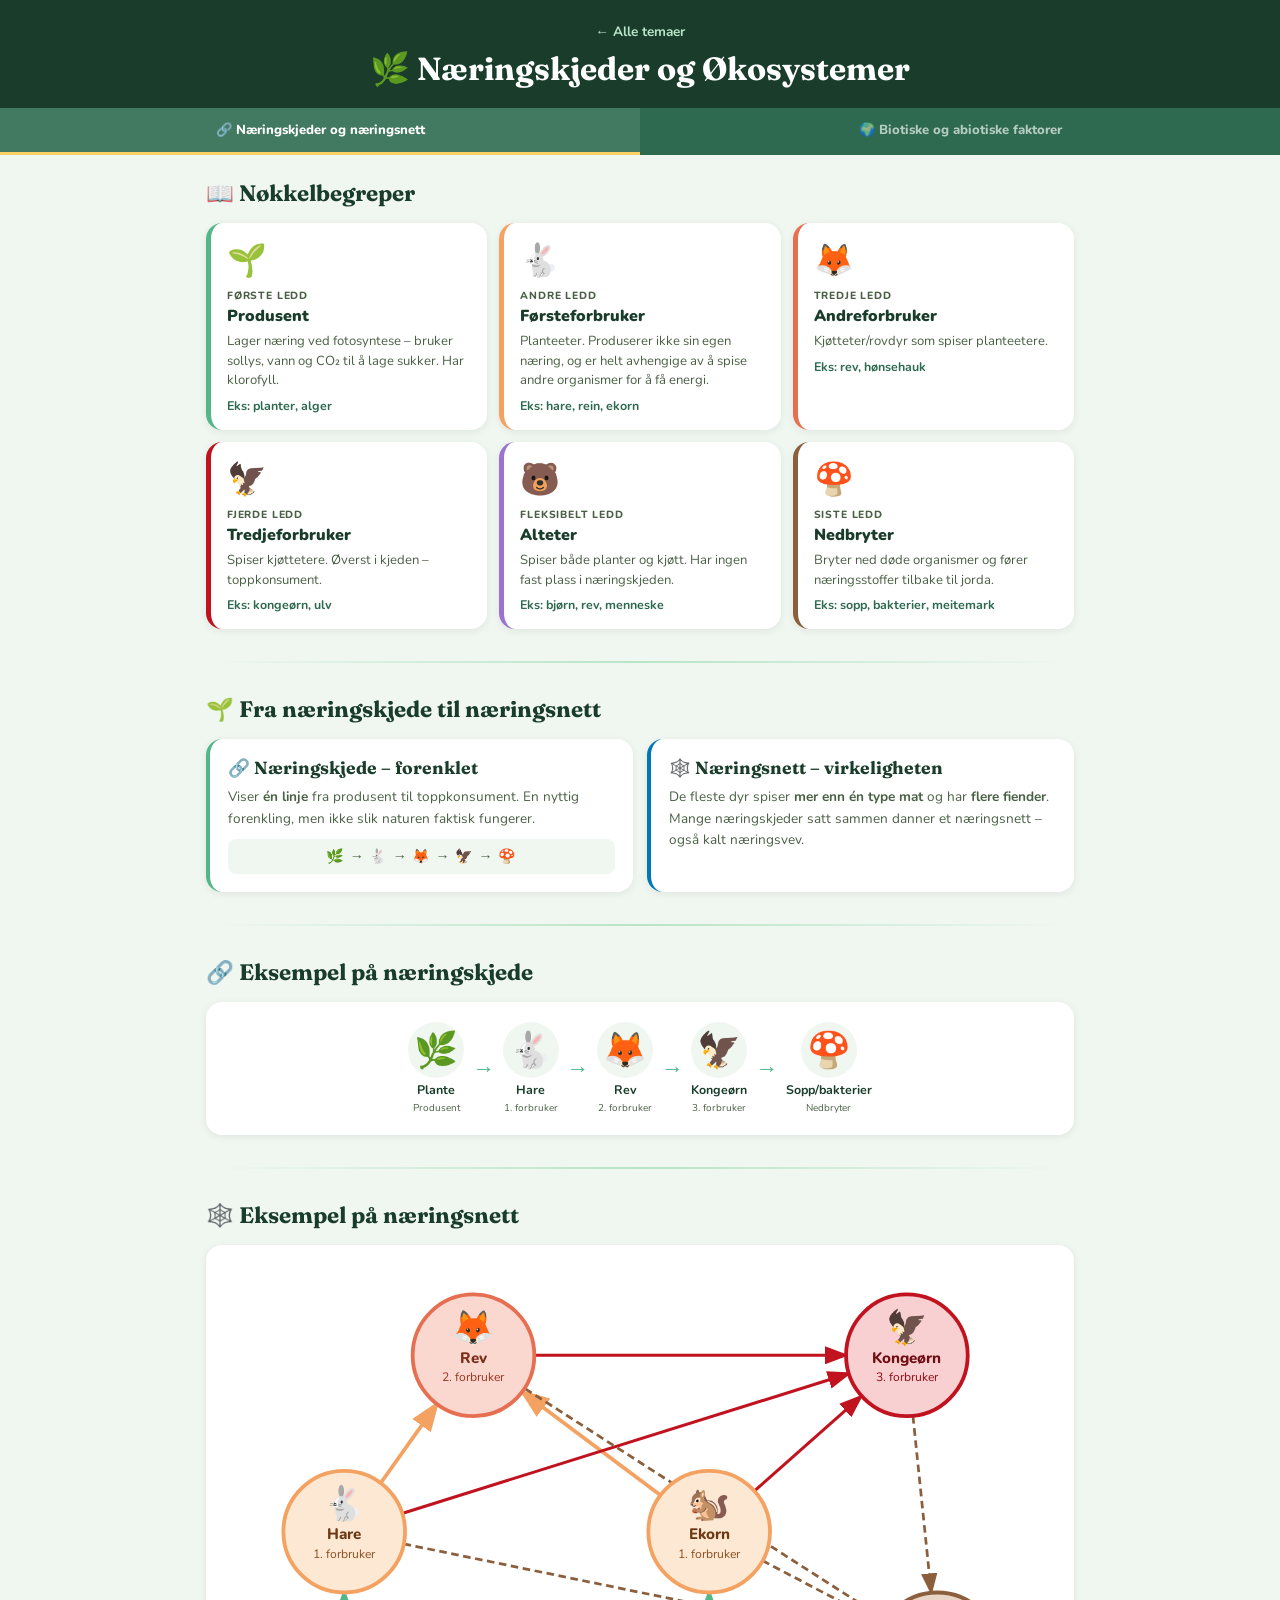
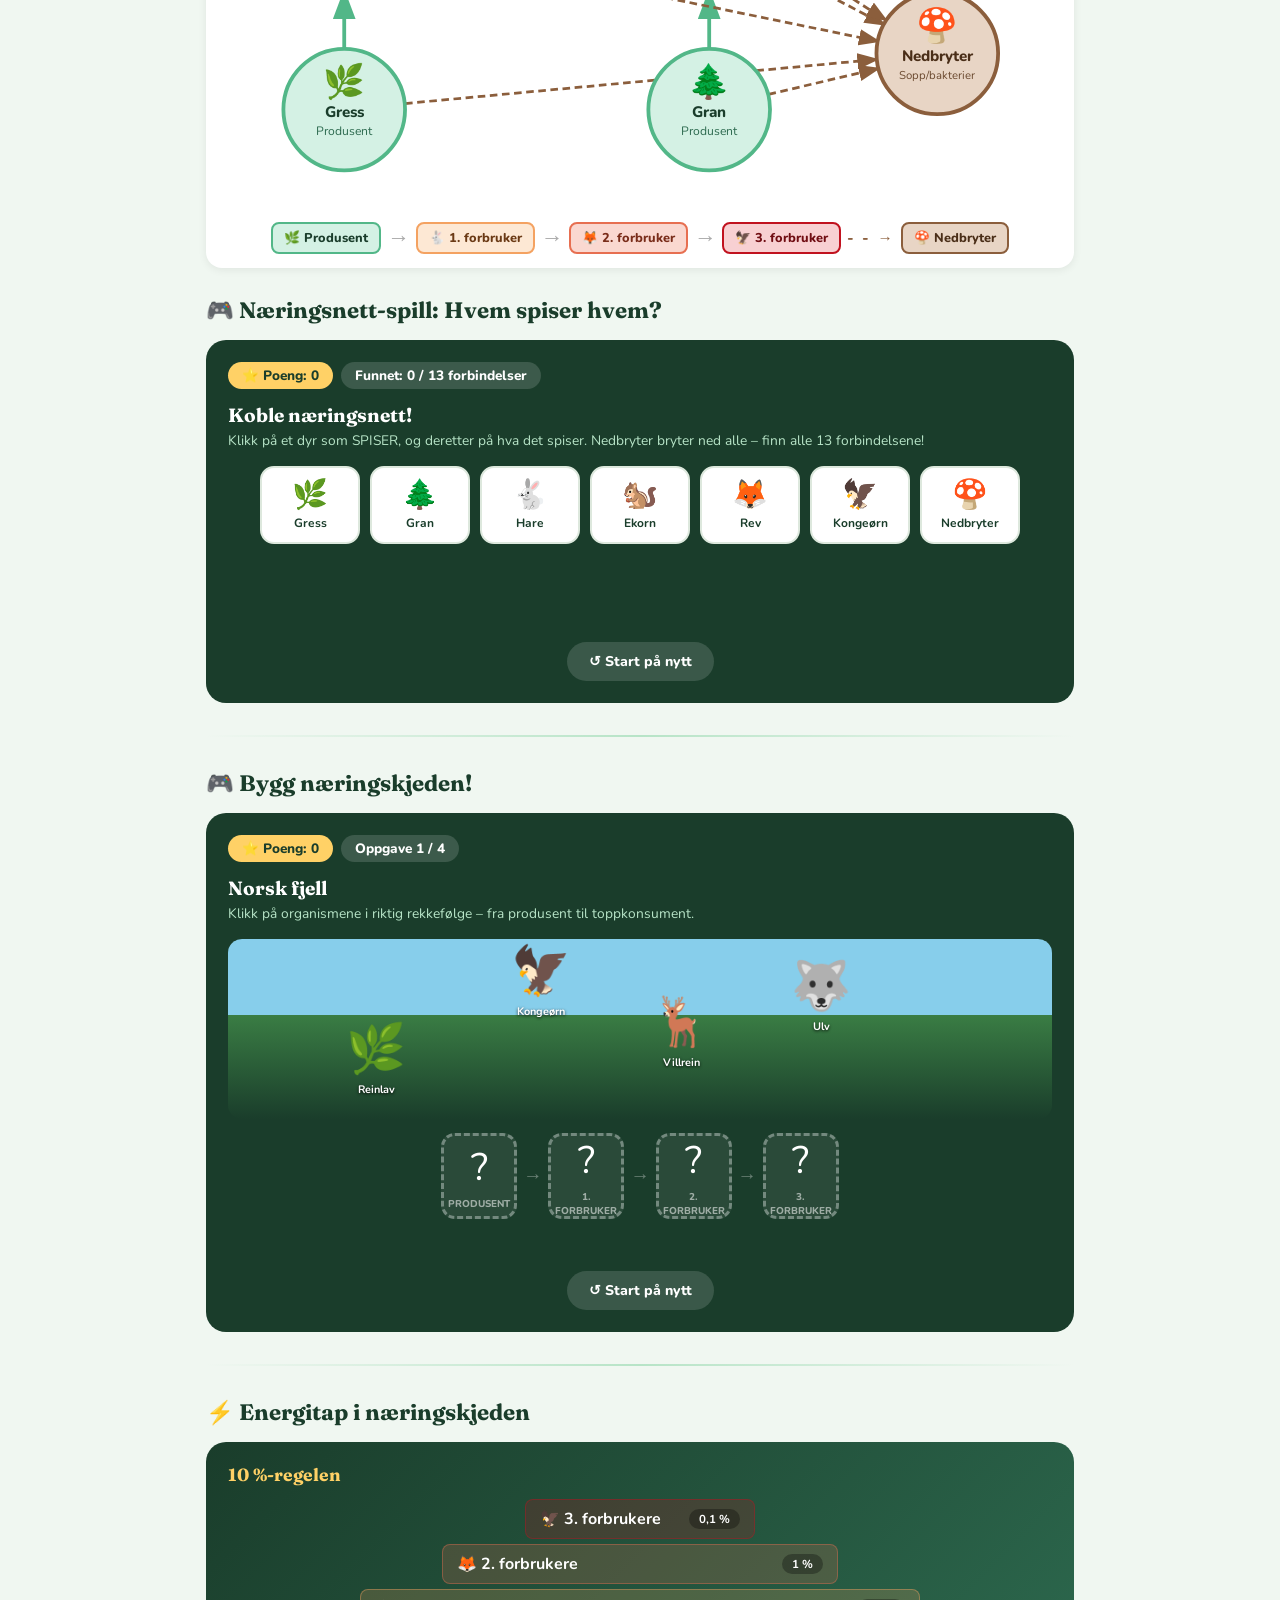
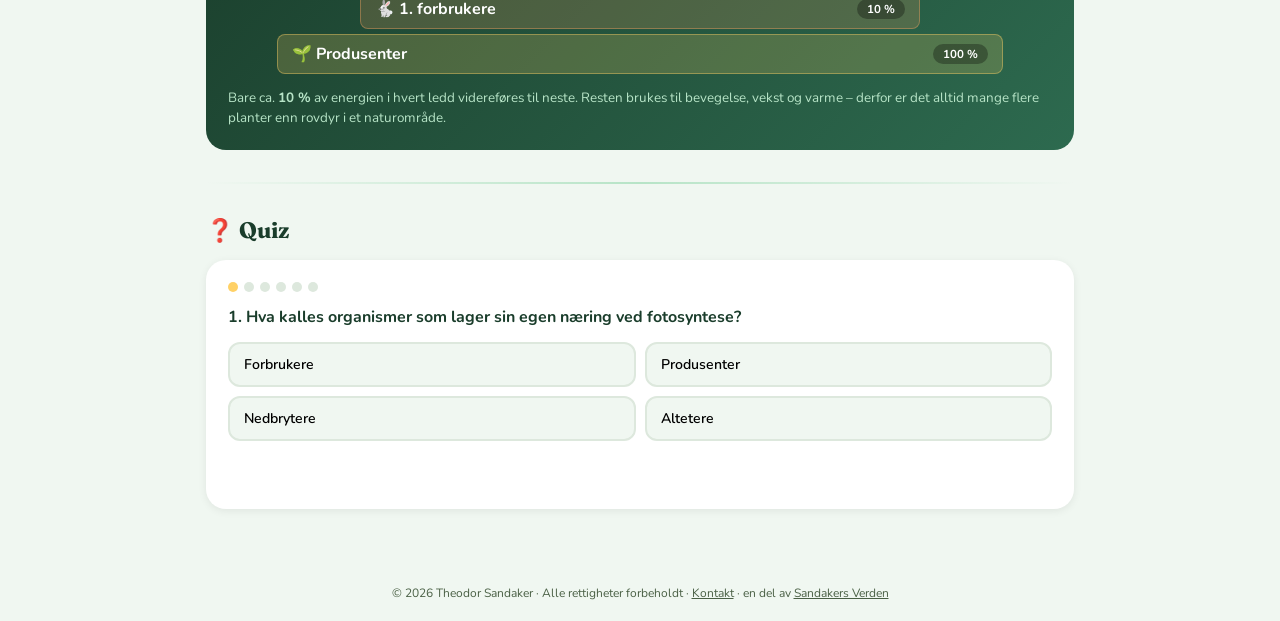
==== commit 24c895b5: "Lagt til felles bunnlinje på alle sidene © 2026 Theodor Sandaker · Alle rettigheter forbeholdt · Kon" ====
--- a/naeringskjeder/index.html
+++ b/naeringskjeder/index.html
@@ -71,6 +71,17 @@
     .back-link:hover {
       color: white;
       text-decoration: underline;
+    }
+
+    .bunntekst {
+      padding: 24px 16px 20px;
+      text-align: center;
+      font-size: 12px;
+      color: var(--text-light);
+    }
+
+    .bunntekst a {
+      color: inherit;
     }
 
     .back-link:focus-visible {
@@ -1404,10 +1415,7 @@
 
   </div>
 
-  <footer style="background:#d8f3dc;padding:10px 24px;text-align:center;">
-    <span style="font-size:0.75rem;color:#2d6a4f;font-family:'Nunito',sans-serif;font-weight:600;">Theodor
-      Sandaker</span>
-  </footer>
+  <footer class="bunntekst">© 2026 Theodor Sandaker · Alle rettigheter forbeholdt · <a href="mailto:sandakersverden@gmail.com">Kontakt</a> · en del av <a href="https://theodorjs.github.io/sandakersverden/">Sandakers Verden</a></footer>
 
   <script>
     // ─── TABS ───────────────────────────────────────────────────
